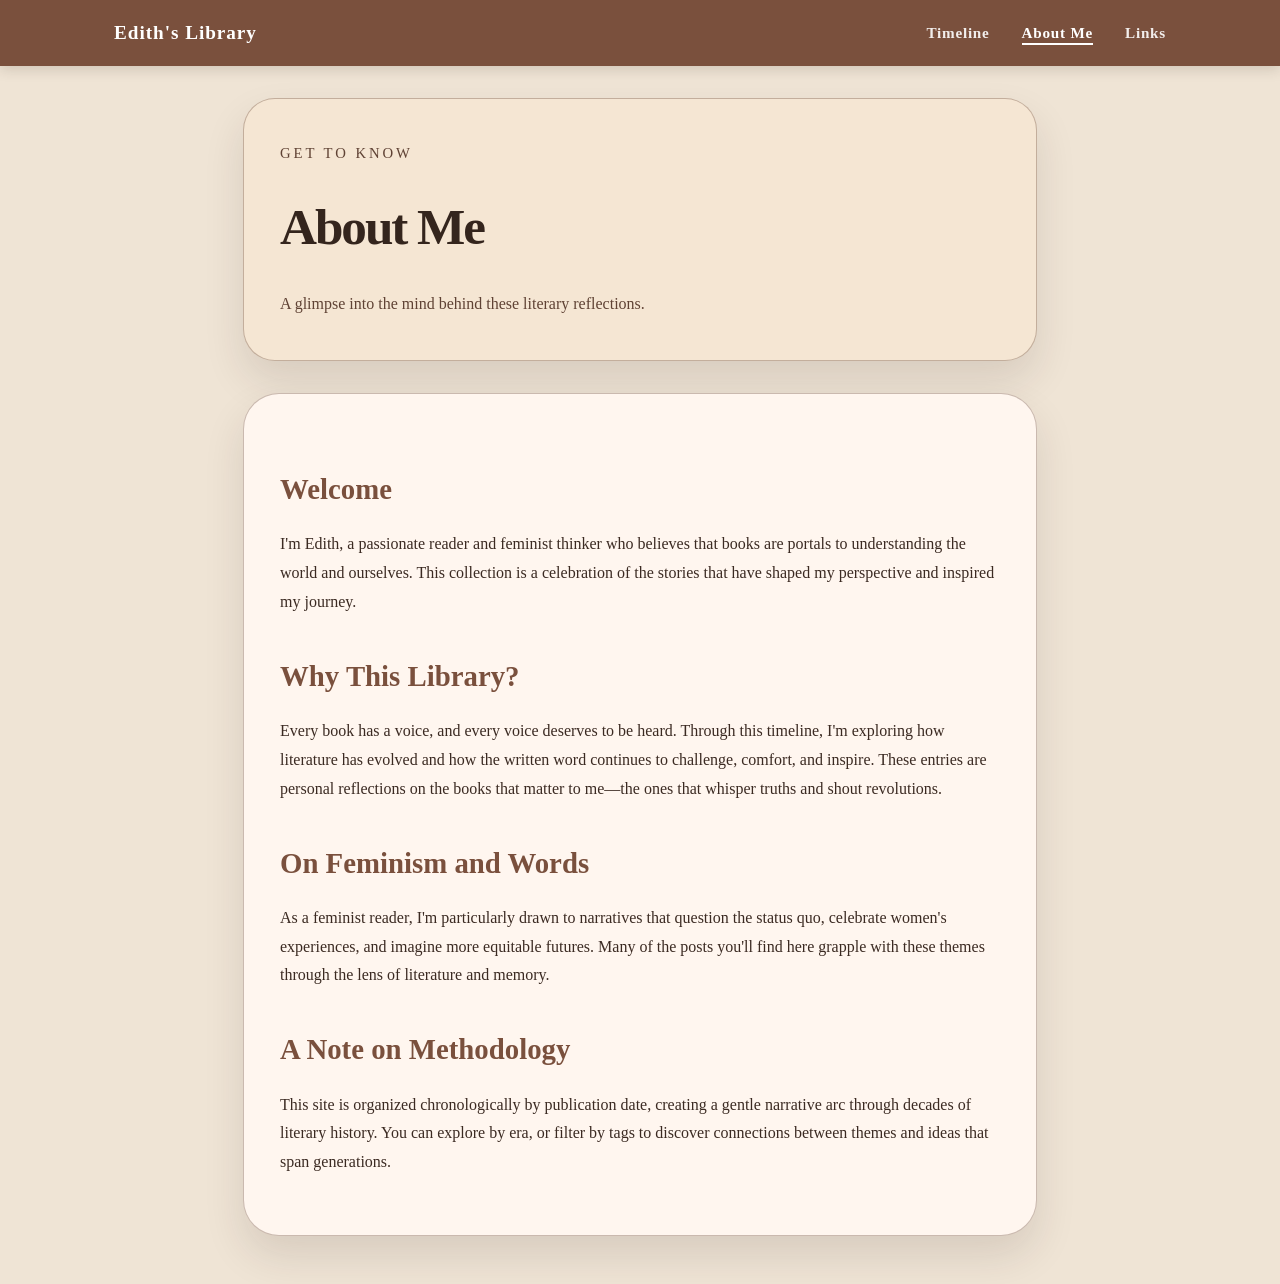
==== about.html @ 130bd65c "Add tags, links & ratings" ====
<!DOCTYPE html>
<html lang="en">
<head>
  <meta charset="UTF-8" />
  <meta name="viewport" content="width=device-width, initial-scale=1.0" />
  <title>About Me</title>
  <link rel="stylesheet" href="styles.css" />
</head>
<body>
  <nav class="navbar">
    <div class="navbar-content">
      <div class="navbar-title">Edith's Library</div>
      <ul class="nav-links">
        <li><a href="index.html" class="nav-link">Timeline</a></li>
        <li><a href="about.html" class="nav-link active">About Me</a></li>
        <li><a href="links.html" class="nav-link">Links</a></li>
      </ul>
    </div>
  </nav>
  <div class="page-shell">
    <header class="hero hero-about">
      <div class="hero-content">
        <p class="eyebrow">Get to Know</p>
        <h1>About Me</h1>
        <p class="intro">A glimpse into the mind behind these literary reflections.</p>
      </div>
    </header>

    <main class="main-content about-page">
      <article class="content-card">
        <div class="content-body">
          <h2>Welcome</h2>
          <p>I'm Edith, a passionate reader and feminist thinker who believes that books are portals to understanding the world and ourselves. This collection is a celebration of the stories that have shaped my perspective and inspired my journey.</p>
          
          <h2>Why This Library?</h2>
          <p>Every book has a voice, and every voice deserves to be heard. Through this timeline, I'm exploring how literature has evolved and how the written word continues to challenge, comfort, and inspire. These entries are personal reflections on the books that matter to me—the ones that whisper truths and shout revolutions.</p>
          
          <h2>On Feminism and Words</h2>
          <p>As a feminist reader, I'm particularly drawn to narratives that question the status quo, celebrate women's experiences, and imagine more equitable futures. Many of the posts you'll find here grapple with these themes through the lens of literature and memory.</p>
          
          <h2>A Note on Methodology</h2>
          <p>This site is organized chronologically by publication date, creating a gentle narrative arc through decades of literary history. You can explore by era, or filter by tags to discover connections between themes and ideas that span generations.</p>
        </div>
      </article>
    </main>
  </div>
  <script src="scripts.js"></script>
</body>
</html>
---- styles.css ----
:root {
  color-scheme: light;
  --bg: #efe4d5;
  --panel: #f7efe4;
  --text: #34251d;
  --muted: #5f4234;
  --accent: #7a503d;
  --accent-soft: #e6d1c0;
  --border: rgba(80, 44, 27, 0.3);
  --shadow: 0 20px 40px rgba(52, 37, 29, 0.12);
}

* {
  box-sizing: border-box;
}

html, body {
  margin: 0;
  min-height: 100%;
  font-family: "Libre Baskerville", Georgia, serif;
  background-color: var(--bg);
  color: var(--text);
}

body {
  line-height: 1.75;
  display: flex;
  flex-direction: column;
}

.navbar {
  background-color: var(--accent);
  box-shadow: 0 4px 12px rgba(52, 37, 29, 0.15);
  position: sticky;
  top: 0;
  z-index: 100;
}

.navbar-content {
  max-width: 1100px;
  margin: 0 auto;
  padding: 16px 24px;
  display: flex;
  justify-content: space-between;
  align-items: center;
}

.navbar-title {
  font-size: 1.2rem;
  font-weight: 700;
  color: #fff;
  letter-spacing: 0.05em;
}

.nav-links {
  display: flex;
  list-style: none;
  margin: 0;
  padding: 0;
  gap: 32px;
}

.nav-link {
  color: rgba(255, 255, 255, 0.9);
  text-decoration: none;
  font-weight: 600;
  font-size: 0.95rem;
  letter-spacing: 0.05em;
  transition: color 0.3s ease;
  position: relative;
}

.nav-link:hover {
  color: #fff;
}

.nav-link.active {
  color: #fff;
  border-bottom: 2px solid #fff;
  padding-bottom: 2px;
}

.page-shell {
  max-width: 1100px;
  margin: 0 auto;
  padding: 32px 24px 48px;
}

.hero {
  border: 1px solid var(--border);
  border-radius: 32px;
  padding: 42px 36px;
  background-color: var(--panel);
  box-shadow: var(--shadow);
  margin-bottom: 32px;
}

.hero-timeline {
  background-color: #f7ece1;
}

.hero-post {
  background-color: #f6ebe1;
}

.hero-about {
  background-color: #f5e6d3;
}

.hero-links {
  background-color: #f4e0ca;
}

.hero-content {
  max-width: 720px;
}

.eyebrow {
  margin: 0 0 16px;
  font-size: 0.92rem;
  letter-spacing: 0.2em;
  text-transform: uppercase;
  color: var(--muted);
}

.hero h1 {
  margin: 0;
  font-size: clamp(2.6rem, 4vw, 4rem);
  letter-spacing: -0.04em;
}

.intro {
  margin: 18px 0 0;
  color: var(--muted);
  max-width: 680px;
}

.main-content {
  display: grid;
  gap: 28px;
}

.timeline-panel {
  position: relative;
  display: grid;
  gap: 24px;
}

.timeline-line {
  position: absolute;
  left: 54px;
  top: 26px;
  bottom: 0;
  width: 4px;
  background: var(--accent);
  border-radius: 999px;
}

.timeline-item {
  position: relative;
  padding-left: 110px;
}

.timeline-item::before {
  content: "";
  position: absolute;
  left: 44px;
  top: 18px;
  width: 24px;
  height: 24px;
  border-radius: 50%;
  background: var(--panel);
  border: 2px solid var(--accent);
}

.stamp {
  position: absolute;
  left: 12px;
  top: 12px;
  display: inline-flex;
  align-items: center;
  justify-content: center;
  min-width: 88px;
  padding: 10px 8px;
  border-radius: 18px;
  background: var(--panel);
  border: 1px solid rgba(122, 80, 61, 0.35);
  color: var(--accent);
  font-weight: 700;
  letter-spacing: 0.08em;
  text-transform: uppercase;
  font-size: 0.82rem;
}

.timeline-card {
  border: 1px solid var(--border);
  border-radius: 24px;
  padding: 24px 26px;
  background: #fff7ef;
  box-shadow: var(--shadow);
}

.timeline-card h2 {
  margin: 0 0 12px;
  font-size: 1.5rem;
  color: #2e1f18;
}

.timeline-card p {
  margin: 0 0 20px;
  color: var(--muted);
}

.timeline-card a {
  color: var(--accent);
  text-decoration: none;
  font-weight: 700;
  border-bottom: 1px solid rgba(122, 80, 61, 0.35);
}

.post-page {
  display: grid;
  gap: 24px;
}

.about-page {
  display: grid;
  gap: 24px;
}

.links-page {
  display: grid;
  gap: 24px;
}

.post-image-container {
  width: 100%;
  max-width: 640px;
  margin: 0 auto 28px;
  border-radius: 28px;
  overflow: hidden;
  box-shadow: var(--shadow);
}

.post-image {
  width: 100%;
  height: auto;
  display: block;
  object-fit: cover;
}

.post-card {
  border: 1px solid var(--border);
  border-radius: 36px;
  background: #fff6ef;
  padding: 36px;
  box-shadow: var(--shadow);
}

.content-card {
  border: 1px solid var(--border);
  border-radius: 36px;
  background: #fff6ef;
  padding: 36px;
  box-shadow: var(--shadow);
}

.post-ratings-section {
  margin: 32px 0;
  padding: 28px 0;
  border-top: 1px solid rgba(122, 80, 61, 0.2);
  border-bottom: 1px solid rgba(122, 80, 61, 0.2);
}

.ratings-container {
  width: 100%;
}

.ratings-title {
  margin: 0 0 24px;
  font-size: 1.3rem;
  color: var(--accent);
  letter-spacing: 0.05em;
  font-weight: 700;
}

.ratings-grid {
  display: grid;
  grid-template-columns: repeat(auto-fit, minmax(200px, 1fr));
  gap: 28px;
  max-width: 720px;
}

.rating-item {
  display: flex;
  flex-direction: column;
  gap: 10px;
}

.rating-label {
  font-size: 0.95rem;
  font-weight: 600;
  color: var(--accent);
  letter-spacing: 0.05em;
}

.rating-bar {
  position: relative;
  height: 24px;
  background: rgba(122, 80, 61, 0.08);
  border: 1px solid rgba(122, 80, 61, 0.2);
  border-radius: 12px;
  overflow: hidden;
}

.rating-line {
  position: absolute;
  top: 0;
  width: 3px;
  height: 100%;
  background: var(--accent);
  border-radius: 2px;
  transition: left 0.3s ease;
}

.rating-value {
  font-size: 0.85rem;
  color: var(--muted);
  font-weight: 500;
}

.content-body p {
  margin: 0 0 22px;
  max-width: 720px;
  color: #3b2a22;
  line-height: 1.8;
}

.content-body h2 {
  margin: 34px 0 16px;
  font-size: 1.8rem;
  color: var(--accent);
}

.links-list {
  list-style: none;
  padding: 0;
  margin: 0 0 24px;
}

.links-list li {
  margin: 0 0 16px;
  padding-left: 24px;
  position: relative;
  color: #3b2a22;
}

.links-list li::before {
  content: "→";
  position: absolute;
  left: 0;
  color: var(--accent);
  font-weight: 700;
}

.content-link {
  color: var(--accent);
  text-decoration: none;
  font-weight: 600;
  border-bottom: 1px solid rgba(122, 80, 61, 0.35);
  transition: all 0.2s ease;
}

.content-link:hover {
  border-bottom-color: var(--accent);
  color: #2e1f18;
}

.post-body p {
  margin: 0 0 22px;
  max-width: 720px;
  color: #3b2a22;
}

.post-body h2 {
  margin: 34px 0 16px;
  font-size: 1.8rem;
}

.post-body blockquote {
  margin: 28px 0;
  padding: 22px 26px;
  border-left: 4px solid var(--accent);
  background: rgba(248, 238, 226, 0.9);
  color: var(--muted);
  font-style: italic;
}

.meta {
  margin: 16px 0 0;
  color: var(--muted);
}

.post-tags {
  margin-top: 20px;
  display: flex;
  flex-wrap: wrap;
  gap: 10px;
}

.tag-badge {
  display: inline-flex;
  align-items: center;
  justify-content: center;
  padding: 8px 14px;
  background: var(--accent-soft);
  color: var(--accent);
  border-radius: 20px;
  text-decoration: none;
  font-size: 0.9rem;
  font-weight: 600;
  letter-spacing: 0.05em;
  transition: all 0.2s ease;
  border: 1px solid rgba(122, 80, 61, 0.2);
}

.tag-badge:hover {
  background: var(--accent);
  color: #fff;
  transform: translateY(-1px);
}

.tag-filter {
  background: var(--panel);
  border: 1px solid var(--border);
  border-radius: 24px;
  padding: 24px 26px;
  box-shadow: var(--shadow);
  margin-bottom: 12px;
}

.filter-label {
  margin: 0 0 16px;
  font-size: 0.95rem;
  font-weight: 600;
  color: var(--accent);
  letter-spacing: 0.05em;
}

.tag-buttons {
  display: flex;
  flex-wrap: wrap;
  gap: 12px;
}

.tag-button {
  display: inline-flex;
  align-items: center;
  justify-content: center;
  padding: 10px 18px;
  background: #fff;
  color: var(--accent);
  border: 1px solid rgba(122, 80, 61, 0.3);
  border-radius: 22px;
  text-decoration: none;
  font-size: 0.9rem;
  font-weight: 600;
  letter-spacing: 0.05em;
  transition: all 0.2s ease;
  cursor: pointer;
}

.tag-button:hover {
  border-color: var(--accent);
  background: rgba(122, 80, 61, 0.08);
}

.tag-button.active {
  background: var(--accent);
  color: #fff;
  border-color: var(--accent);
}

.post-footer {
  margin-top: 32px;
}

.button {
  display: inline-flex;
  align-items: center;
  justify-content: center;
  padding: 14px 24px;
  background: var(--accent);
  color: #fff;
  border-radius: 999px;
  text-decoration: none;
  font-weight: 700;
  transition: transform 0.2s ease, box-shadow 0.2s ease;
}

.button:hover {
  transform: translateY(-1px);
  box-shadow: 0 14px 30px rgba(168, 124, 105, 0.25);
}

@media (max-width: 760px) {
  .page-shell {
    padding: 24px 18px 32px;
  }

  .navbar-content {
    flex-direction: column;
    gap: 16px;
    padding: 12px 24px;
  }

  .navbar-title {
    font-size: 1rem;
  }

  .nav-links {
    gap: 20px;
  }

  .nav-link {
    font-size: 0.9rem;
  }

  .timeline-item {
    padding-left: 96px;
  }

  .timeline-line {
    left: 44px;
  }

  .timeline-item::before {
    left: 34px;
  }

  .stamp {
    left: 12px;
  }

  .tag-buttons {
    flex-wrap: wrap;
  }

  .tag-button {
    padding: 8px 14px;
    font-size: 0.85rem;
  }

  .post-tags {
    gap: 8px;
  }

  .tag-badge {
    padding: 6px 12px;
    font-size: 0.85rem;
  }

  .post-card,
  .content-card {
    padding: 24px;
    border-radius: 24px;
  }

  .post-body h2,
  .content-body h2 {
    font-size: 1.5rem;
    margin: 24px 0 12px;
  }

  .post-body p,
  .content-body p {
    font-size: 1rem;
  }

  .post-image-container {
    margin: 0 auto 20px;
    border-radius: 20px;
  }

  .ratings-grid {
    grid-template-columns: 1fr;
    gap: 20px;
  }

  .rating-bar {
    height: 20px;
  }

  .ratings-title {
    font-size: 1.1rem;
    margin: 0 0 20px;
  }
}
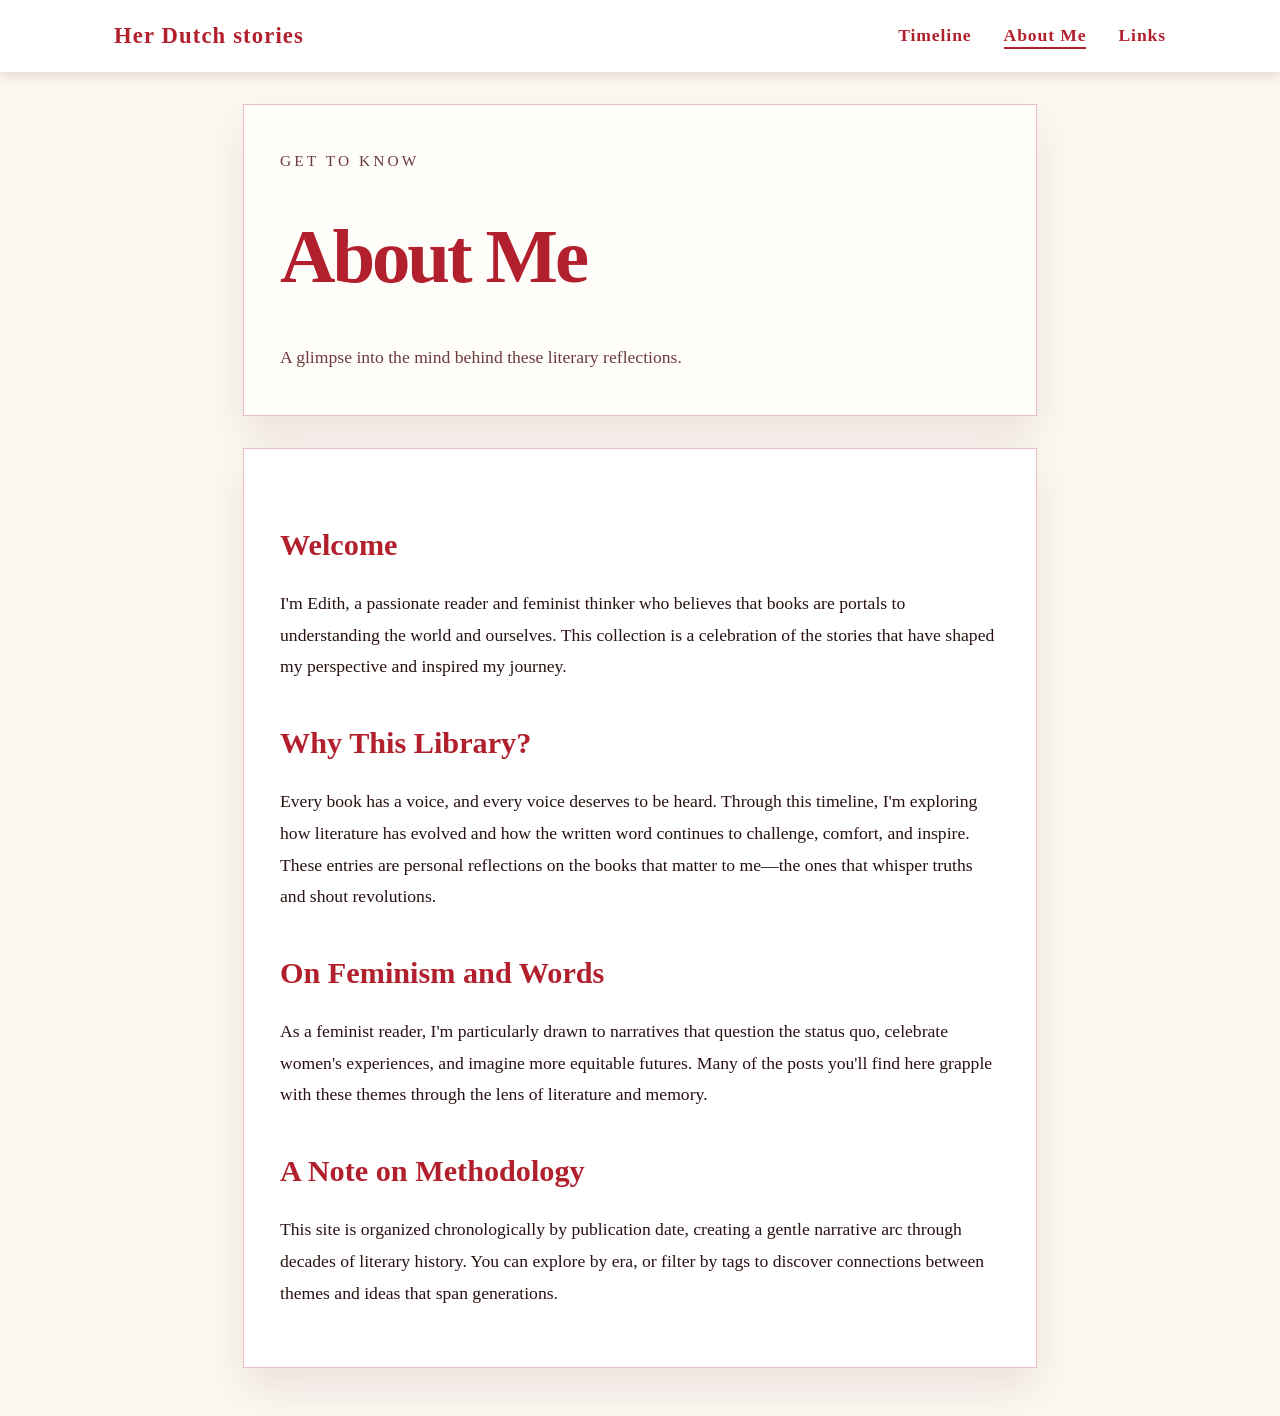
==== commit 07c1c535: "Ediths updates" ====
--- a/about.html
+++ b/about.html
@@ -3,13 +3,13 @@
 <head>
   <meta charset="UTF-8" />
   <meta name="viewport" content="width=device-width, initial-scale=1.0" />
-  <title>About Me</title>
+  <title>Her Dutch stories</title>
   <link rel="stylesheet" href="styles.css" />
 </head>
 <body>
   <nav class="navbar">
     <div class="navbar-content">
-      <div class="navbar-title">Edith's Library</div>
+      <a class="navbar-title" href="index.html">Her Dutch stories</a>
       <ul class="nav-links">
         <li><a href="index.html" class="nav-link">Timeline</a></li>
         <li><a href="about.html" class="nav-link active">About Me</a></li>
--- a/styles.css
+++ b/styles.css
@@ -1,13 +1,13 @@
 :root {
   color-scheme: light;
-  --bg: #efe4d5;
-  --panel: #f7efe4;
-  --text: #34251d;
-  --muted: #5f4234;
-  --accent: #7a503d;
-  --accent-soft: #e6d1c0;
-  --border: rgba(80, 44, 27, 0.3);
-  --shadow: 0 20px 40px rgba(52, 37, 29, 0.12);
+  --bg: #fbf8f2;
+  --panel: #fffdf9;
+  --text: #2a1111;
+  --muted: #6c3b3b;
+  --accent: #b21f2d;
+  --accent-soft: #f7dfe1;
+  --border: rgba(178, 31, 45, 0.28);
+  --shadow: 0 20px 40px rgba(112, 19, 29, 0.1);
 }
 
 * {
@@ -17,9 +17,14 @@
 html, body {
   margin: 0;
   min-height: 100%;
-  font-family: "Libre Baskerville", Georgia, serif;
+  font-family: Baskerville, "Palatino Linotype", "Book Antiqua", Georgia, serif;
+  font-size: 1.05rem;
   background-color: var(--bg);
   color: var(--text);
+}
+
+*, *::before, *::after {
+  border-radius: 0 !important;
 }
 
 body {
@@ -29,8 +34,8 @@
 }
 
 .navbar {
-  background-color: var(--accent);
-  box-shadow: 0 4px 12px rgba(52, 37, 29, 0.15);
+  background-color: #fff;
+  box-shadow: 0 4px 12px rgba(112, 19, 29, 0.15);
   position: sticky;
   top: 0;
   z-index: 100;
@@ -46,10 +51,11 @@
 }
 
 .navbar-title {
-  font-size: 1.2rem;
-  font-weight: 700;
-  color: #fff;
+  font-size: 1.35rem;
+  font-weight: 800;
+  color: var(--accent);
   letter-spacing: 0.05em;
+  text-decoration: none;
 }
 
 .nav-links {
@@ -61,22 +67,22 @@
 }
 
 .nav-link {
-  color: rgba(255, 255, 255, 0.9);
+  color: var(--accent);
   text-decoration: none;
   font-weight: 600;
-  font-size: 0.95rem;
+  font-size: 1.05rem;
   letter-spacing: 0.05em;
   transition: color 0.3s ease;
   position: relative;
 }
 
 .nav-link:hover {
-  color: #fff;
+  color: var(--text);
 }
 
 .nav-link.active {
-  color: #fff;
-  border-bottom: 2px solid #fff;
+  color: var(--accent);
+  border-bottom: 2px solid var(--accent);
   padding-bottom: 2px;
 }
 
@@ -96,23 +102,40 @@
 }
 
 .hero-timeline {
-  background-color: #f7ece1;
+  background-color: var(--bg);
+  border: 1px solid var(--border);
+  box-shadow: var(--shadow);
 }
 
 .hero-post {
-  background-color: #f6ebe1;
+  background-color: var(--panel);
 }
 
 .hero-about {
-  background-color: #f5e6d3;
+  background-color: var(--panel);
 }
 
 .hero-links {
-  background-color: #f4e0ca;
+  background-color: var(--panel);
 }
 
 .hero-content {
   max-width: 720px;
+}
+
+.hero-timeline .hero-content {
+  max-width: none;
+  text-align: center;
+}
+
+.hero-logo-space {
+  width: 148px;
+  height: 72px;
+  margin-bottom: 24px;
+  margin-left: auto;
+  margin-right: auto;
+  border: 1px dashed var(--border);
+  background: var(--bg);
 }
 
 .eyebrow {
@@ -125,8 +148,10 @@
 
 .hero h1 {
   margin: 0;
-  font-size: clamp(2.6rem, 4vw, 4rem);
+  font-size: clamp(3.2rem, 6vw, 5.4rem);
+  font-weight: 800;
   letter-spacing: -0.04em;
+  color: var(--accent);
 }
 
 .intro {
@@ -184,7 +209,7 @@
   padding: 10px 8px;
   border-radius: 18px;
   background: var(--panel);
-  border: 1px solid rgba(122, 80, 61, 0.35);
+  border: 1px solid var(--border);
   color: var(--accent);
   font-weight: 700;
   letter-spacing: 0.08em;
@@ -193,17 +218,52 @@
 }
 
 .timeline-card {
-  border: 1px solid var(--border);
+  border: 2px solid var(--accent);
   border-radius: 24px;
   padding: 24px 26px;
-  background: #fff7ef;
+  background: #fff;
   box-shadow: var(--shadow);
+}
+
+.review-header {
+  display: flex;
+  align-items: flex-start;
+  justify-content: flex-start;
+  gap: 20px;
+  min-height: 128px;
+}
+
+.review-header h2 {
+  margin-bottom: 4px;
+}
+
+.review-author {
+  margin: 0;
+  color: var(--accent) !important;
+  font-size: 0.9rem;
+  font-weight: 700;
+}
+
+.cover-slot {
+  flex: 0 0 72px;
+  width: 72px;
+  height: 104px;
+  border: 1px dashed var(--border);
+  background: var(--panel);
+  overflow: hidden;
+}
+
+.cover-slot img {
+  display: block;
+  width: 100%;
+  height: 100%;
+  object-fit: cover;
 }
 
 .timeline-card h2 {
   margin: 0 0 12px;
   font-size: 1.5rem;
-  color: #2e1f18;
+  color: var(--text);
 }
 
 .timeline-card p {
@@ -215,7 +275,7 @@
   color: var(--accent);
   text-decoration: none;
   font-weight: 700;
-  border-bottom: 1px solid rgba(122, 80, 61, 0.35);
+  border-bottom: 1px solid var(--border);
 }
 
 .post-page {
@@ -223,6 +283,34 @@
   gap: 24px;
 }
 
+.post-heading {
+  max-width: 820px;
+  margin: 0 auto;
+  width: 100%;
+  text-align: center;
+}
+
+.post-heading h1 {
+  margin: 0;
+  color: var(--accent);
+  font-size: clamp(2.6rem, 5vw, 4.8rem);
+  font-weight: 800;
+  line-height: 1.1;
+}
+
+.post-subtitle {
+  margin: 14px auto 0;
+  color: #000;
+  font-size: 1.2rem;
+  font-weight: 700;
+  line-height: 1.5;
+  max-width: 720px;
+}
+
+.post-heading .post-tags {
+  justify-content: center;
+}
+
 .about-page {
   display: grid;
   gap: 24px;
@@ -235,24 +323,28 @@
 
 .post-image-container {
   width: 100%;
-  max-width: 640px;
+  max-width: 360px;
+  height: 450px;
   margin: 0 auto 28px;
-  border-radius: 28px;
+  background: var(--panel);
   overflow: hidden;
   box-shadow: var(--shadow);
 }
 
 .post-image {
   width: 100%;
-  height: auto;
+  height: 450px;
   display: block;
   object-fit: cover;
 }
 
 .post-card {
+  width: 100%;
+  max-width: 820px;
+  margin: 0 auto;
   border: 1px solid var(--border);
   border-radius: 36px;
-  background: #fff6ef;
+  background: #fff;
   padding: 36px;
   box-shadow: var(--shadow);
 }
@@ -260,7 +352,7 @@
 .content-card {
   border: 1px solid var(--border);
   border-radius: 36px;
-  background: #fff6ef;
+  background: #fff;
   padding: 36px;
   box-shadow: var(--shadow);
 }
@@ -268,8 +360,8 @@
 .post-ratings-section {
   margin: 32px 0;
   padding: 28px 0;
-  border-top: 1px solid rgba(122, 80, 61, 0.2);
-  border-bottom: 1px solid rgba(122, 80, 61, 0.2);
+  border-top: 1px solid var(--border);
+  border-bottom: 1px solid var(--border);
 }
 
 .ratings-container {
@@ -307,8 +399,8 @@
 .rating-bar {
   position: relative;
   height: 24px;
-  background: rgba(122, 80, 61, 0.08);
-  border: 1px solid rgba(122, 80, 61, 0.2);
+  background: rgba(178, 31, 45, 0.08);
+  border: 1px solid var(--border);
   border-radius: 12px;
   overflow: hidden;
 }
@@ -332,7 +424,7 @@
 .content-body p {
   margin: 0 0 22px;
   max-width: 720px;
-  color: #3b2a22;
+  color: var(--text);
   line-height: 1.8;
 }
 
@@ -352,7 +444,7 @@
   margin: 0 0 16px;
   padding-left: 24px;
   position: relative;
-  color: #3b2a22;
+  color: var(--text);
 }
 
 .links-list li::before {
@@ -367,19 +459,19 @@
   color: var(--accent);
   text-decoration: none;
   font-weight: 600;
-  border-bottom: 1px solid rgba(122, 80, 61, 0.35);
+  border-bottom: 1px solid var(--border);
   transition: all 0.2s ease;
 }
 
 .content-link:hover {
   border-bottom-color: var(--accent);
-  color: #2e1f18;
+  color: var(--text);
 }
 
 .post-body p {
   margin: 0 0 22px;
   max-width: 720px;
-  color: #3b2a22;
+  color: var(--text);
 }
 
 .post-body h2 {
@@ -391,9 +483,37 @@
   margin: 28px 0;
   padding: 22px 26px;
   border-left: 4px solid var(--accent);
-  background: rgba(248, 238, 226, 0.9);
+  background: rgba(235, 225, 211, 0.45);
   color: var(--muted);
   font-style: italic;
+}
+
+.review-quotes {
+  margin-top: 52px;
+  padding-top: 32px;
+  padding-bottom: 56px;
+  border-top: 2px solid var(--accent);
+}
+
+.review-quotes h2 {
+  margin: 0 0 24px;
+  color: #000;
+  font-size: 1.8rem;
+}
+
+.review-quotes blockquote {
+  margin: 0 0 18px;
+  padding: 18px 0;
+  color: #000;
+  font-size: 1.3rem;
+  font-weight: 800;
+  font-style: italic;
+  line-height: 1.55;
+  text-align: center;
+}
+
+.review-quotes blockquote:last-child {
+  margin-bottom: 0;
 }
 
 .meta {
@@ -421,7 +541,7 @@
   font-weight: 600;
   letter-spacing: 0.05em;
   transition: all 0.2s ease;
-  border: 1px solid rgba(122, 80, 61, 0.2);
+  border: 1px solid var(--border);
 }
 
 .tag-badge:hover {
@@ -437,6 +557,25 @@
   padding: 24px 26px;
   box-shadow: var(--shadow);
   margin-bottom: 12px;
+}
+
+.filter-controls {
+  display: flex;
+  align-items: center;
+  justify-content: space-between;
+  gap: 16px;
+  margin-bottom: 20px;
+}
+
+.sort-filter {
+  min-width: 160px;
+  padding: 10px 34px 10px 12px;
+  border: 1px solid var(--border);
+  border-radius: 8px;
+  background: #fff;
+  color: var(--text);
+  font: inherit;
+  font-size: 0.9rem;
 }
 
 .filter-label {
@@ -460,7 +599,7 @@
   padding: 10px 18px;
   background: #fff;
   color: var(--accent);
-  border: 1px solid rgba(122, 80, 61, 0.3);
+  border: 1px solid var(--border);
   border-radius: 22px;
   text-decoration: none;
   font-size: 0.9rem;
@@ -472,7 +611,7 @@
 
 .tag-button:hover {
   border-color: var(--accent);
-  background: rgba(122, 80, 61, 0.08);
+  background: rgba(178, 31, 45, 0.08);
 }
 
 .tag-button.active {
@@ -515,7 +654,7 @@
   }
 
   .navbar-title {
-    font-size: 1rem;
+    font-size: 1.1rem;
   }
 
   .nav-links {
@@ -523,7 +662,7 @@
   }
 
   .nav-link {
-    font-size: 0.9rem;
+    font-size: 1rem;
   }
 
   .timeline-item {
@@ -578,8 +717,14 @@
   }
 
   .post-image-container {
+    height: 400px;
+    max-width: 320px;
     margin: 0 auto 20px;
     border-radius: 20px;
+  }
+
+  .post-image {
+    height: 400px;
   }
 
   .ratings-grid {
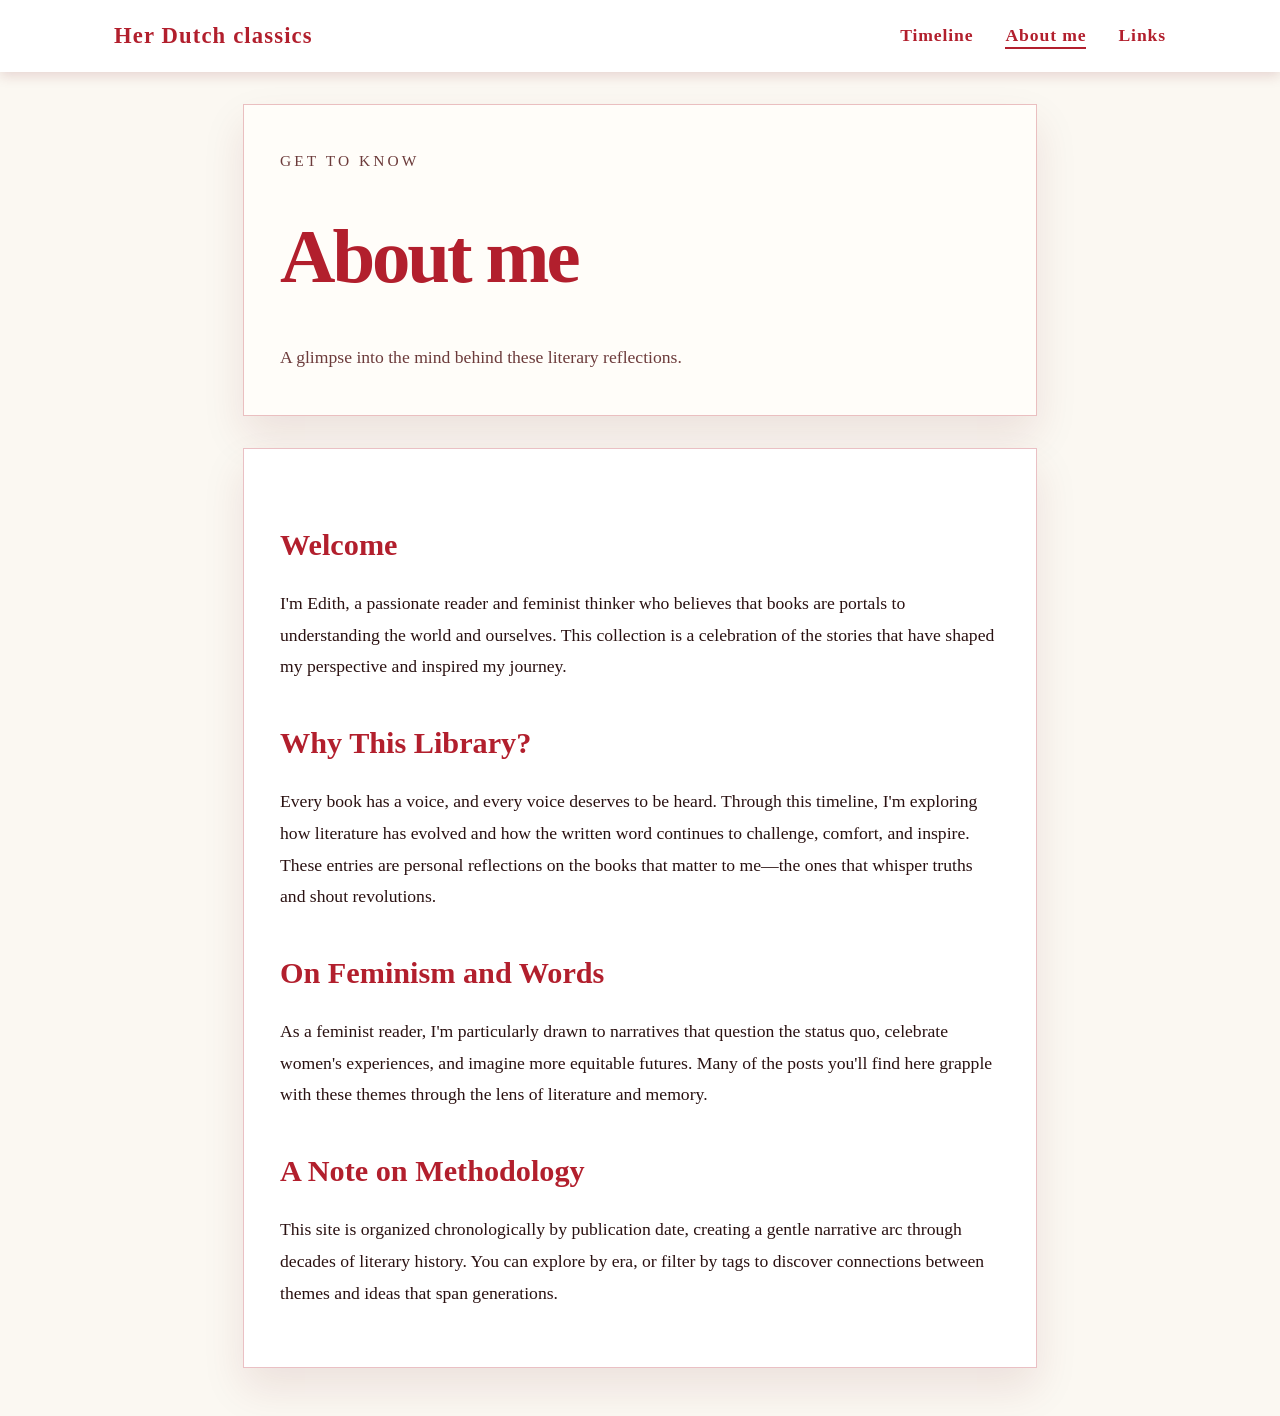
==== commit f3564bf6: "Engelse versie" ====
--- a/about.html
+++ b/about.html
@@ -3,25 +3,25 @@
 <head>
   <meta charset="UTF-8" />
   <meta name="viewport" content="width=device-width, initial-scale=1.0" />
-  <title>Her Dutch stories</title>
+  <title>Her Dutch classics</title>
   <link rel="stylesheet" href="styles.css" />
 </head>
 <body>
   <nav class="navbar">
     <div class="navbar-content">
-      <a class="navbar-title" href="index.html">Her Dutch stories</a>
+      <a class="navbar-title" href="index.html">Her Dutch classics</a>
       <ul class="nav-links">
         <li><a href="index.html" class="nav-link">Timeline</a></li>
-        <li><a href="about.html" class="nav-link active">About Me</a></li>
+        <li><a href="about.html" class="nav-link active">About me</a></li>
         <li><a href="links.html" class="nav-link">Links</a></li>
       </ul>
     </div>
   </nav>
   <div class="page-shell">
     <header class="hero hero-about">
-      <div class="hero-content">
+        <div class="hero-content">
         <p class="eyebrow">Get to Know</p>
-        <h1>About Me</h1>
+        <h1>About me</h1>
         <p class="intro">A glimpse into the mind behind these literary reflections.</p>
       </div>
     </header>
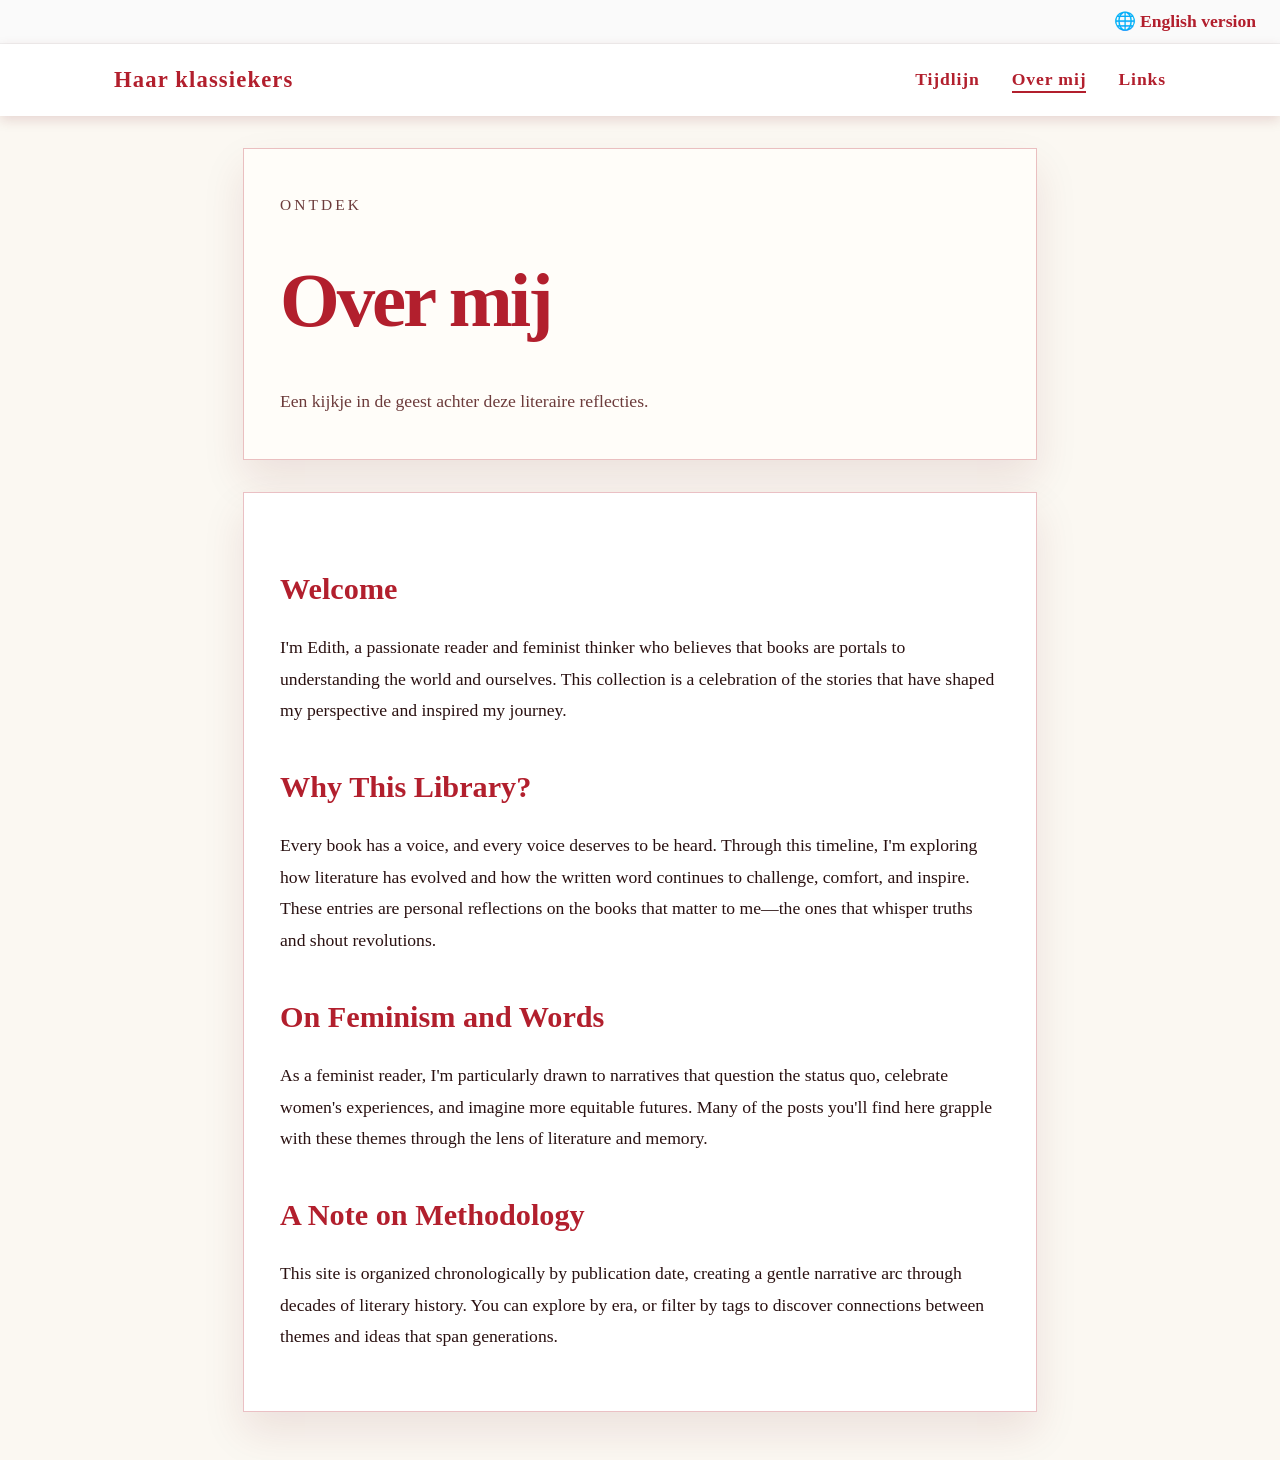
==== commit 29e185d5: "haar klassiekers change" ====
--- a/about.html
+++ b/about.html
@@ -3,16 +3,19 @@
 <head>
   <meta charset="UTF-8" />
   <meta name="viewport" content="width=device-width, initial-scale=1.0" />
-  <title>Her Dutch classics</title>
+  <title>Haar klassiekers</title>
   <link rel="stylesheet" href="styles.css" />
 </head>
 <body>
+  <div class="lang-bar">
+    <a class="lang-link" href="about_en.html" aria-label="English version">🌐 English version</a>
+  </div>
   <nav class="navbar">
     <div class="navbar-content">
-      <a class="navbar-title" href="index.html">Her Dutch classics</a>
+      <a class="navbar-title" href="index.html">Haar klassiekers</a>
       <ul class="nav-links">
-        <li><a href="index.html" class="nav-link">Timeline</a></li>
-        <li><a href="about.html" class="nav-link active">About me</a></li>
+        <li><a href="index.html" class="nav-link">Tijdlijn</a></li>
+        <li><a href="about.html" class="nav-link active">Over mij</a></li>
         <li><a href="links.html" class="nav-link">Links</a></li>
       </ul>
     </div>
@@ -20,9 +23,9 @@
   <div class="page-shell">
     <header class="hero hero-about">
         <div class="hero-content">
-        <p class="eyebrow">Get to Know</p>
-        <h1>About me</h1>
-        <p class="intro">A glimpse into the mind behind these literary reflections.</p>
+        <p class="eyebrow">Ontdek</p>
+        <h1>Over mij</h1>
+        <p class="intro">Een kijkje in de geest achter deze literaire reflecties.</p>
       </div>
     </header>
 
--- a/styles.css
+++ b/styles.css
@@ -56,6 +56,20 @@
   color: var(--accent);
   letter-spacing: 0.05em;
   text-decoration: none;
+}
+
+.lang-bar {
+  background-color: #fafafa;
+  border-bottom: 1px solid rgba(0,0,0,0.04);
+  text-align: right;
+}
+
+.lang-bar .lang-link {
+  display: inline-block;
+  margin: 6px 24px;
+  color: var(--accent);
+  text-decoration: none;
+  font-weight: 600;
 }
 
 .nav-links {
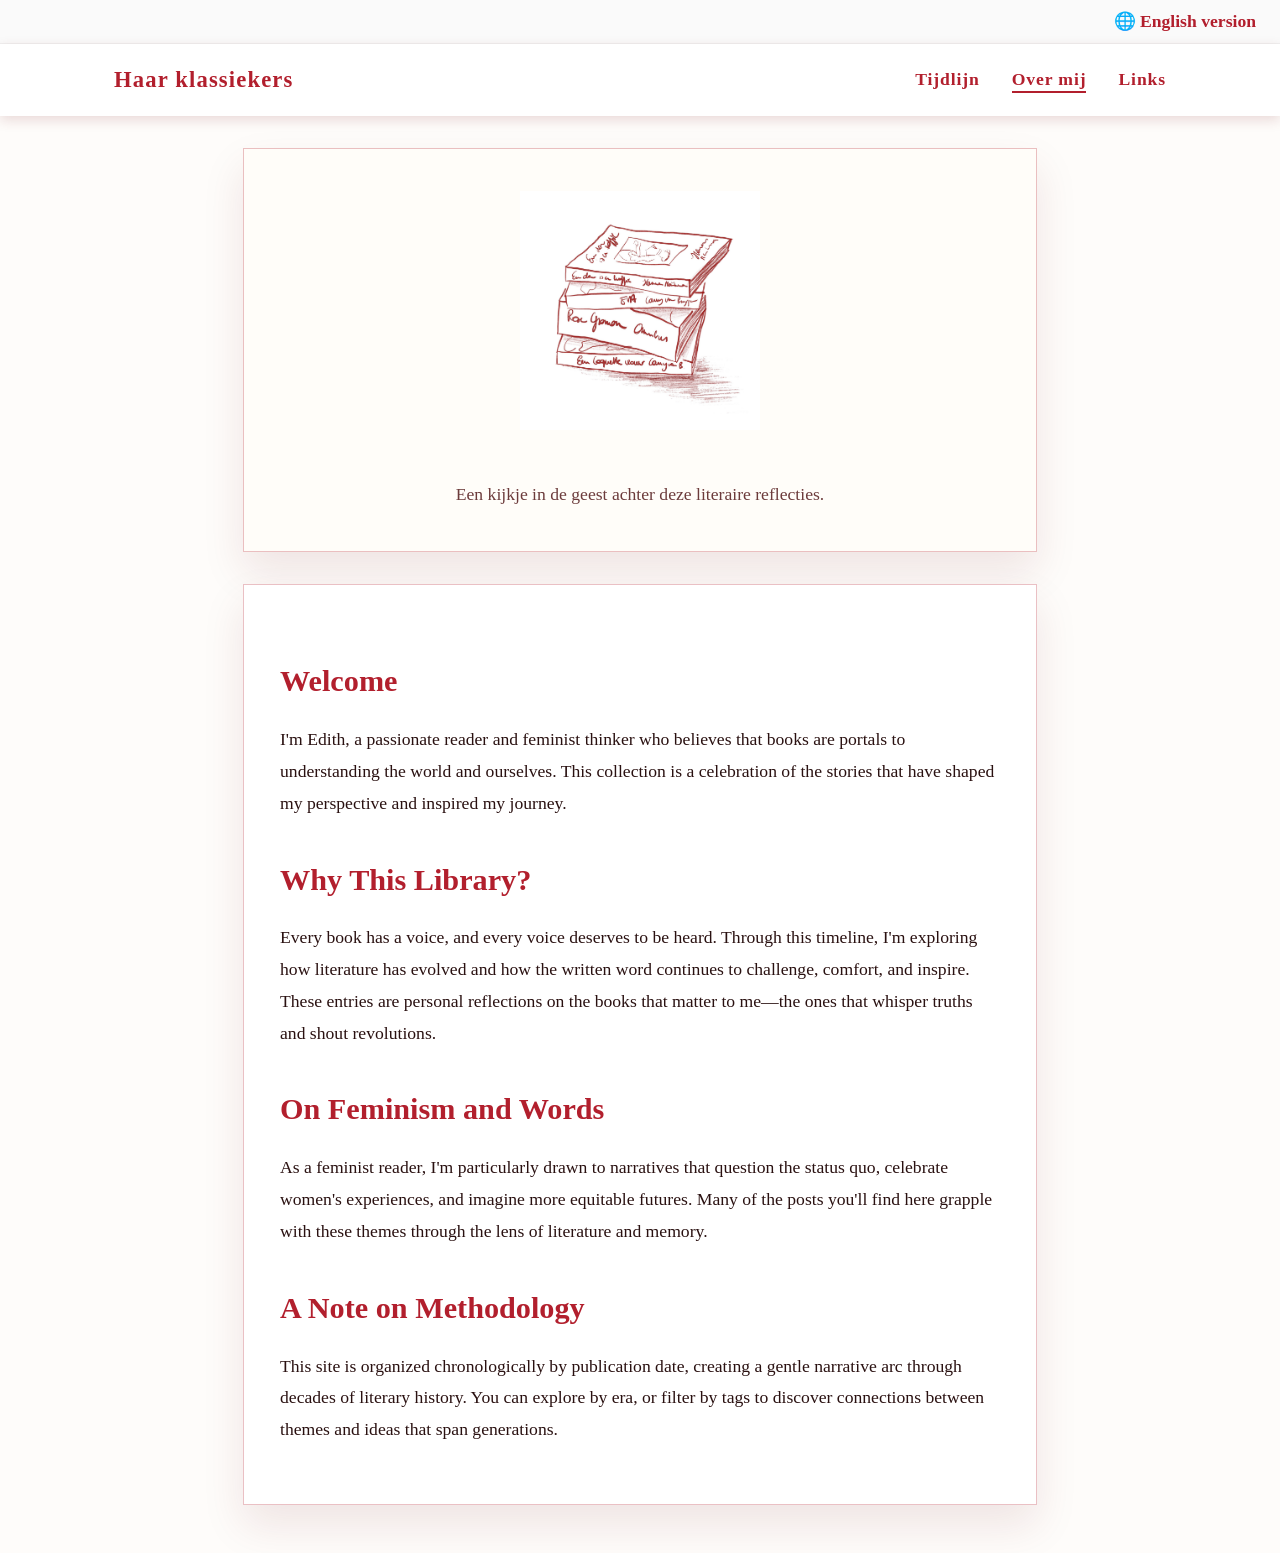
==== commit 50a11a26: "Insert logo and change font title" ====
--- a/about.html
+++ b/about.html
@@ -23,8 +23,7 @@
   <div class="page-shell">
     <header class="hero hero-about">
         <div class="hero-content">
-        <p class="eyebrow">Ontdek</p>
-        <h1>Over mij</h1>
+        <img src="images/logo.png" alt="Haar klassiekers logo" class="hero-logo" />
         <p class="intro">Een kijkje in de geest achter deze literaire reflecties.</p>
       </div>
     </header>
--- a/styles.css
+++ b/styles.css
@@ -1,6 +1,6 @@
 :root {
   color-scheme: light;
-  --bg: #fbf8f2;
+  --bg: #fefcfa;
   --panel: #fffdf9;
   --text: #2a1111;
   --muted: #6c3b3b;
@@ -70,6 +70,30 @@
   color: var(--accent);
   text-decoration: none;
   font-weight: 600;
+}
+
+.hero-logo {
+  width: 240px;
+  height: 240px;
+  object-fit: contain;
+  margin: 0 auto 30px;
+  display: block;
+}
+
+.hero-content {
+  display: flex;
+  flex-direction: column;
+  align-items: center;
+  justify-content: center;
+  text-align: center;
+}
+
+.post-logo-container {
+  display: flex;
+  justify-content: center;
+  align-items: center;
+  padding: 40px 0;
+  background-color: var(--bg);
 }
 
 .nav-links {
@@ -163,7 +187,7 @@
 .hero h1 {
   margin: 0;
   font-size: clamp(3.2rem, 6vw, 5.4rem);
-  font-weight: 800;
+  font-weight: 900;
   letter-spacing: -0.04em;
   color: var(--accent);
 }
